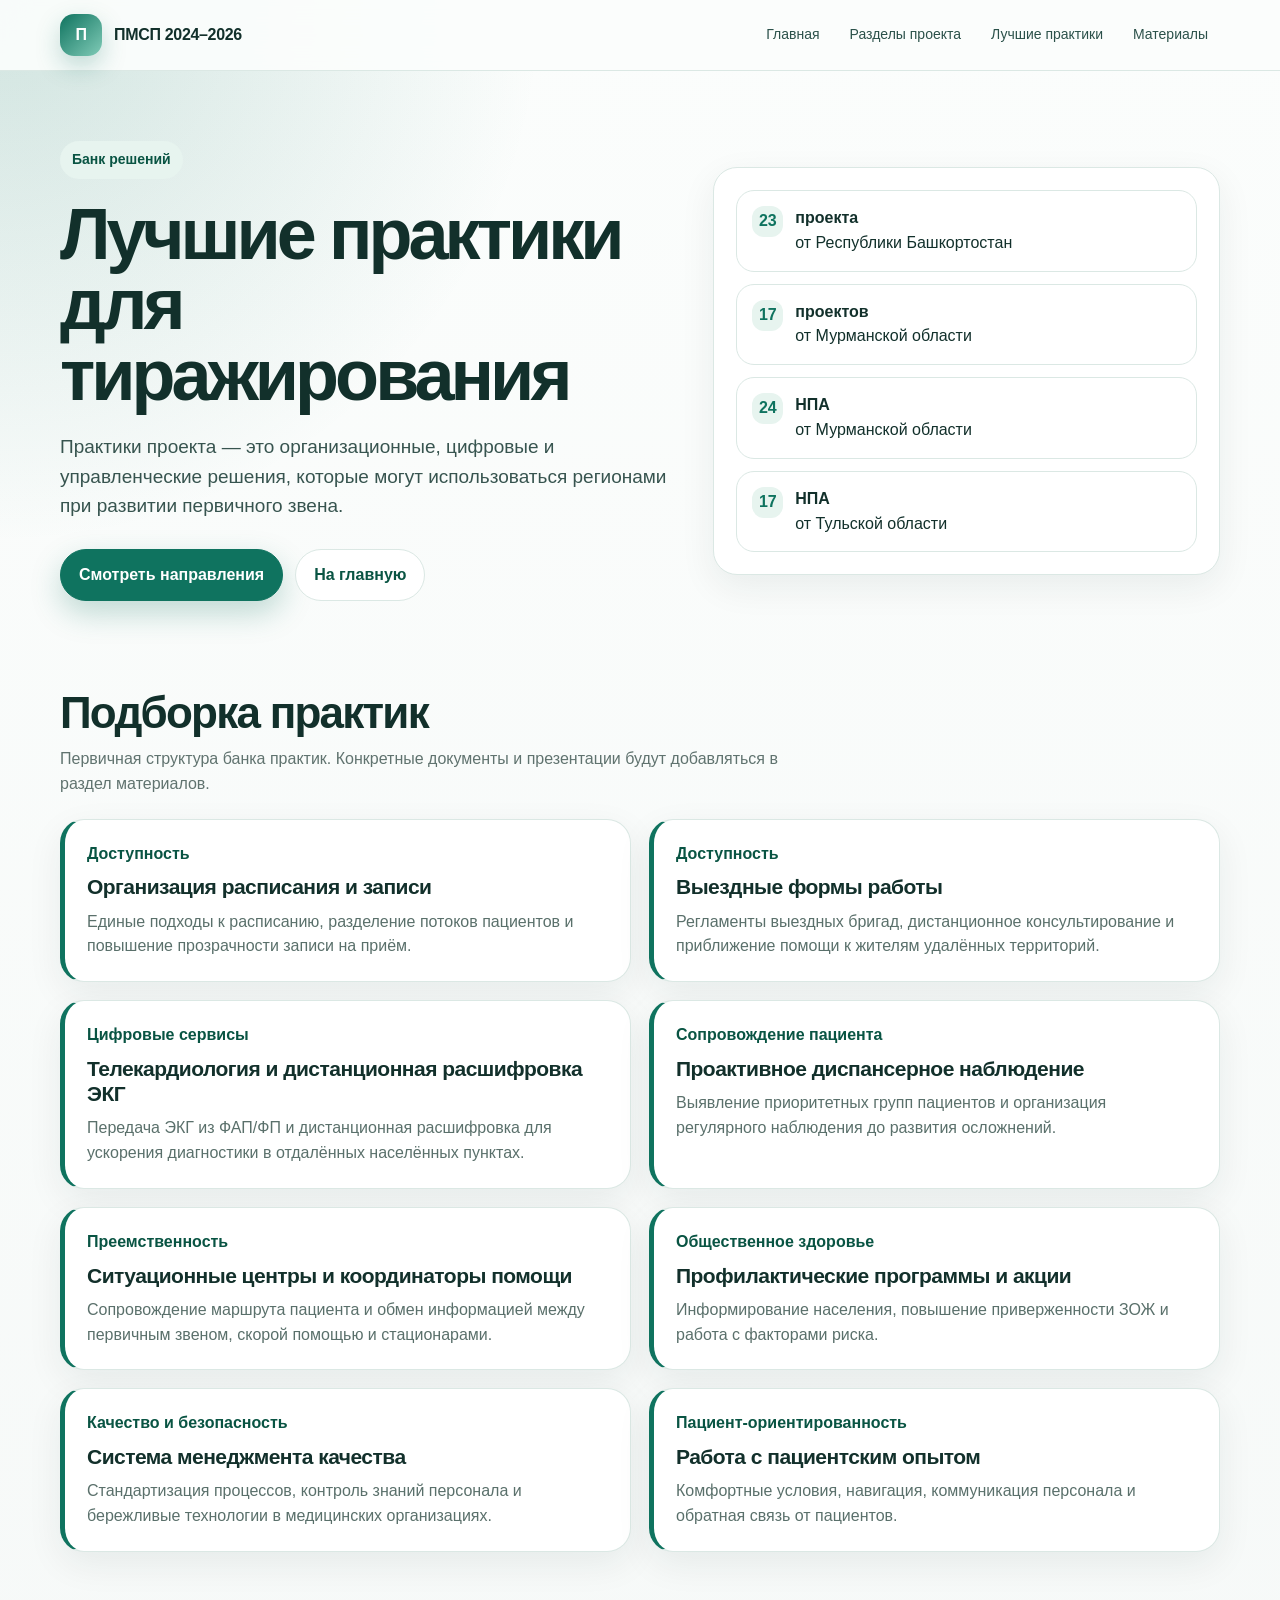
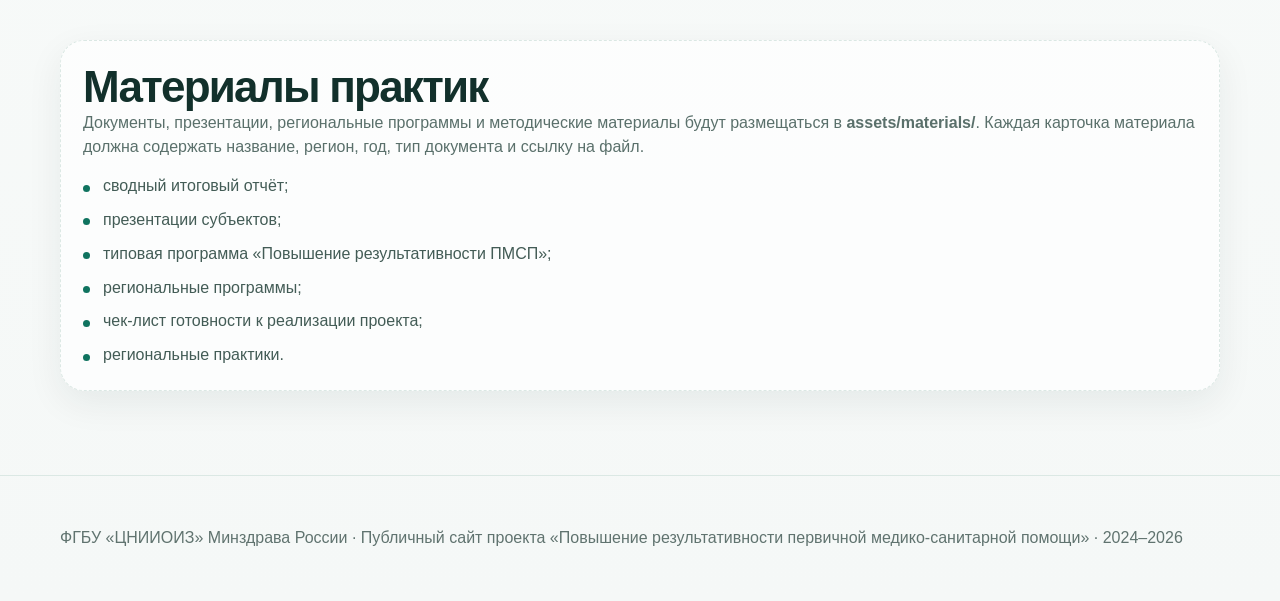
==== best-practices.html @ 6b6b0a92 "Initial public PMSP project site" ====
<!doctype html>
<html lang="ru">
<head>
<meta charset="utf-8">
<meta name="viewport" content="width=device-width, initial-scale=1">
<title>Лучшие практики — ПМСП</title>
<link rel="stylesheet" href="style.css">
</head>
<body>
<header class="top"><div class="container nav"><a class="brand" href="index.html"><span>П</span><span>ПМСП 2024–2026</span></a><nav class="menu"><a href="index.html">Главная</a><a href="part1.html">Разделы проекта</a><a href="best-practices.html">Лучшие практики</a><a href="index.html#materials">Материалы</a></nav></div></header>
<main>
<section class="hero"><div class="container hero-grid"><div><div class="eyebrow">Банк решений</div><h1>Лучшие практики для тиражирования</h1><p class="lead">Практики проекта — это организационные, цифровые и управленческие решения, которые могут использоваться регионами при развитии первичного звена.</p><div class="actions"><a class="btn primary" href="part1.html">Смотреть направления</a><a class="btn" href="index.html">На главную</a></div></div><aside class="panel"><ul class="facts"><li><span class="badge">23</span><span><b>проекта</b><br>от Республики Башкортостан</span></li><li><span class="badge">17</span><span><b>проектов</b><br>от Мурманской области</span></li><li><span class="badge">24</span><span><b>НПА</b><br>от Мурманской области</span></li><li><span class="badge">17</span><span><b>НПА</b><br>от Тульской области</span></li></ul></aside></div></section>
<section><div class="container"><div class="head"><div><h2>Подборка практик</h2><p class="sub">Первичная структура банка практик. Конкретные документы и презентации будут добавляться в раздел материалов.</p></div></div><div class="grid two"><article class="card practice"><div class="meta">Доступность</div><h3>Организация расписания и записи</h3><p>Единые подходы к расписанию, разделение потоков пациентов и повышение прозрачности записи на приём.</p></article>
<article class="card practice"><div class="meta">Доступность</div><h3>Выездные формы работы</h3><p>Регламенты выездных бригад, дистанционное консультирование и приближение помощи к жителям удалённых территорий.</p></article>
<article class="card practice"><div class="meta">Цифровые сервисы</div><h3>Телекардиология и дистанционная расшифровка ЭКГ</h3><p>Передача ЭКГ из ФАП/ФП и дистанционная расшифровка для ускорения диагностики в отдалённых населённых пунктах.</p></article>
<article class="card practice"><div class="meta">Сопровождение пациента</div><h3>Проактивное диспансерное наблюдение</h3><p>Выявление приоритетных групп пациентов и организация регулярного наблюдения до развития осложнений.</p></article>
<article class="card practice"><div class="meta">Преемственность</div><h3>Ситуационные центры и координаторы помощи</h3><p>Сопровождение маршрута пациента и обмен информацией между первичным звеном, скорой помощью и стационарами.</p></article>
<article class="card practice"><div class="meta">Общественное здоровье</div><h3>Профилактические программы и акции</h3><p>Информирование населения, повышение приверженности ЗОЖ и работа с факторами риска.</p></article>
<article class="card practice"><div class="meta">Качество и безопасность</div><h3>Система менеджмента качества</h3><p>Стандартизация процессов, контроль знаний персонала и бережливые технологии в медицинских организациях.</p></article>
<article class="card practice"><div class="meta">Пациент-ориентированность</div><h3>Работа с пациентским опытом</h3><p>Комфортные условия, навигация, коммуникация персонала и обратная связь от пациентов.</p></article></div></div></section>
<section><div class="container"><div class="card materials"><h2>Материалы практик</h2><p>Документы, презентации, региональные программы и методические материалы будут размещаться в <b>assets/materials/</b>. Каждая карточка материала должна содержать название, регион, год, тип документа и ссылку на файл.</p><ul class="list"><li>сводный итоговый отчёт;</li><li>презентации субъектов;</li><li>типовая программа «Повышение результативности ПМСП»;</li><li>региональные программы;</li><li>чек-лист готовности к реализации проекта;</li><li>региональные практики.</li></ul></div></div></section>
</main>
<footer class="footer"><div class="container">ФГБУ «ЦНИИОИЗ» Минздрава России · Публичный сайт проекта «Повышение результативности первичной медико-санитарной помощи» · 2024–2026</div></footer>
</body>
</html>
---- style.css ----
:root{
  --bg:#f5f8f7; --paper:#fff; --ink:#12302b; --muted:#60736f; --line:#dbe8e4;
  --green:#0f735f; --green-dark:#095443; --mint:#e7f4ef; --blue:#2c6f9e; --gold:#b48a25;
  --shadow:0 18px 48px rgba(18,48,43,.10); --r:24px; --max:1160px;
}
*{box-sizing:border-box} html{scroll-behavior:smooth} body{margin:0;font:16px/1.55 Inter,Segoe UI,Roboto,Arial,sans-serif;color:var(--ink);background:radial-gradient(circle at 0 0,rgba(15,115,95,.18),transparent 34rem),linear-gradient(180deg,#fbfdfc,var(--bg));}
a{color:inherit;text-decoration:none}.container{width:min(var(--max),calc(100% - 32px));margin:auto}.top{position:sticky;top:0;z-index:10;background:rgba(251,253,252,.93);backdrop-filter:blur(14px);border-bottom:1px solid var(--line)}
.nav{display:flex;align-items:center;justify-content:space-between;gap:18px;padding:14px 0}.brand{display:flex;align-items:center;gap:12px;font-weight:850;letter-spacing:-.02em}.brand span:first-child{width:42px;height:42px;border-radius:14px;background:linear-gradient(135deg,var(--green),#80cbb7);color:white;display:grid;place-items:center;box-shadow:0 10px 25px rgba(15,115,95,.25)}
.menu{display:flex;gap:6px;flex-wrap:wrap;justify-content:flex-end}.menu a{font-size:14px;color:#2b514a;padding:9px 12px;border-radius:999px}.menu a:hover,.menu a.active{background:var(--mint);color:var(--green-dark)}
.hero{padding:70px 0 44px}.hero-grid{display:grid;grid-template-columns:1.1fr .9fr;gap:34px;align-items:center}.eyebrow{display:inline-flex;gap:8px;align-items:center;background:var(--mint);color:var(--green-dark);border-radius:999px;padding:8px 12px;font-weight:750;font-size:14px;margin-bottom:20px}h1{font-size:clamp(36px,6vw,72px);line-height:.98;letter-spacing:-.055em;margin:0 0 22px}h2{font-size:clamp(28px,4vw,44px);line-height:1.08;letter-spacing:-.04em;margin:0}h3{font-size:21px;line-height:1.2;letter-spacing:-.025em;margin:0 0 10px}.lead{font-size:19px;color:#37544f;max-width:780px;margin:0}.sub{color:var(--muted);max-width:760px;margin:10px 0 0}.actions{display:flex;gap:12px;flex-wrap:wrap;margin-top:28px}.btn{display:inline-flex;align-items:center;justify-content:center;border-radius:999px;padding:13px 18px;font-weight:800;border:1px solid var(--line);background:#fff;color:var(--green-dark)}.btn.primary{background:var(--green);color:white;border-color:var(--green);box-shadow:0 12px 30px rgba(15,115,95,.25)}.btn:hover{transform:translateY(-1px)}
.panel,.card{background:var(--paper);border:1px solid var(--line);border-radius:var(--r);box-shadow:0 12px 36px rgba(18,48,43,.07)}.panel{padding:22px}.facts{display:grid;gap:12px;margin:0;padding:0;list-style:none}.facts li{background:#fff;border:1px solid var(--line);border-radius:18px;padding:15px;display:flex;gap:12px}.badge{width:31px;height:31px;border-radius:12px;background:var(--mint);color:var(--green);font-weight:900;display:grid;place-items:center;flex:0 0 auto}
section{padding:44px 0;scroll-margin-top:90px}.head{display:flex;justify-content:space-between;align-items:end;gap:22px;margin-bottom:22px}.grid{display:grid;gap:18px}.two{grid-template-columns:repeat(2,1fr)}.three{grid-template-columns:repeat(3,1fr)}.four{grid-template-columns:repeat(4,1fr)}.card{padding:22px}.card p{margin:0;color:#5a706b}.kpi{display:grid;grid-template-columns:repeat(4,1fr);gap:16px}.kpi .card strong{display:block;font-size:34px;letter-spacing:-.04em;color:var(--green-dark);margin-bottom:4px}.timeline{counter-reset:s;display:grid;grid-template-columns:repeat(6,1fr);gap:14px}.step{position:relative;padding:20px;min-height:150px}.step:before{counter-increment:s;content:counter(s);width:36px;height:36px;border-radius:13px;background:var(--green);color:#fff;font-weight:900;display:grid;place-items:center;margin-bottom:16px}.section-card{min-height:240px;display:flex;flex-direction:column;justify-content:space-between}.num{width:36px;height:36px;border-radius:13px;background:var(--mint);color:var(--green);font-weight:900;display:grid;place-items:center;margin-bottom:14px}.pill{display:inline-flex;background:var(--mint);color:var(--green-dark);border-radius:999px;padding:6px 10px;font-size:13px;font-weight:800;margin-bottom:12px}.region{ text-align:center}.crest{width:64px;height:64px;border-radius:22px;margin:0 auto 12px;background:linear-gradient(135deg,#fff7dc,#e2f3ee);border:1px solid var(--line);display:grid;place-items:center;font-weight:900;color:var(--green-dark)}
.practice{border-left:5px solid var(--green)}.practice .meta{color:var(--green-dark);font-weight:800;margin-bottom:8px}.list{margin:14px 0 0;padding:0;list-style:none;display:grid;gap:9px}.list li{position:relative;padding-left:20px;color:#435c56}.list li:before{content:"";width:7px;height:7px;border-radius:50%;background:var(--green);position:absolute;left:0;top:.65em}.quote{background:#0e5f50;color:white;border-radius:28px;padding:28px;box-shadow:var(--shadow)}.quote p{color:#e2f2ee}.footer{padding:50px 0;color:var(--muted);border-top:1px solid var(--line);margin-top:40px}.materials{border-style:dashed;background:rgba(255,255,255,.7)}
@media(max-width:980px){.hero-grid,.two,.three,.four{grid-template-columns:1fr 1fr}.kpi{grid-template-columns:1fr 1fr}.timeline{grid-template-columns:1fr 1fr 1fr}.menu{display:none}}
@media(max-width:640px){.container{width:min(100% - 24px,var(--max))}.hero{padding:38px 0 20px}.hero-grid,.two,.three,.four,.kpi,.timeline{grid-template-columns:1fr}.card,.panel{border-radius:20px;padding:18px}.head{display:block}.btn{width:100%}}
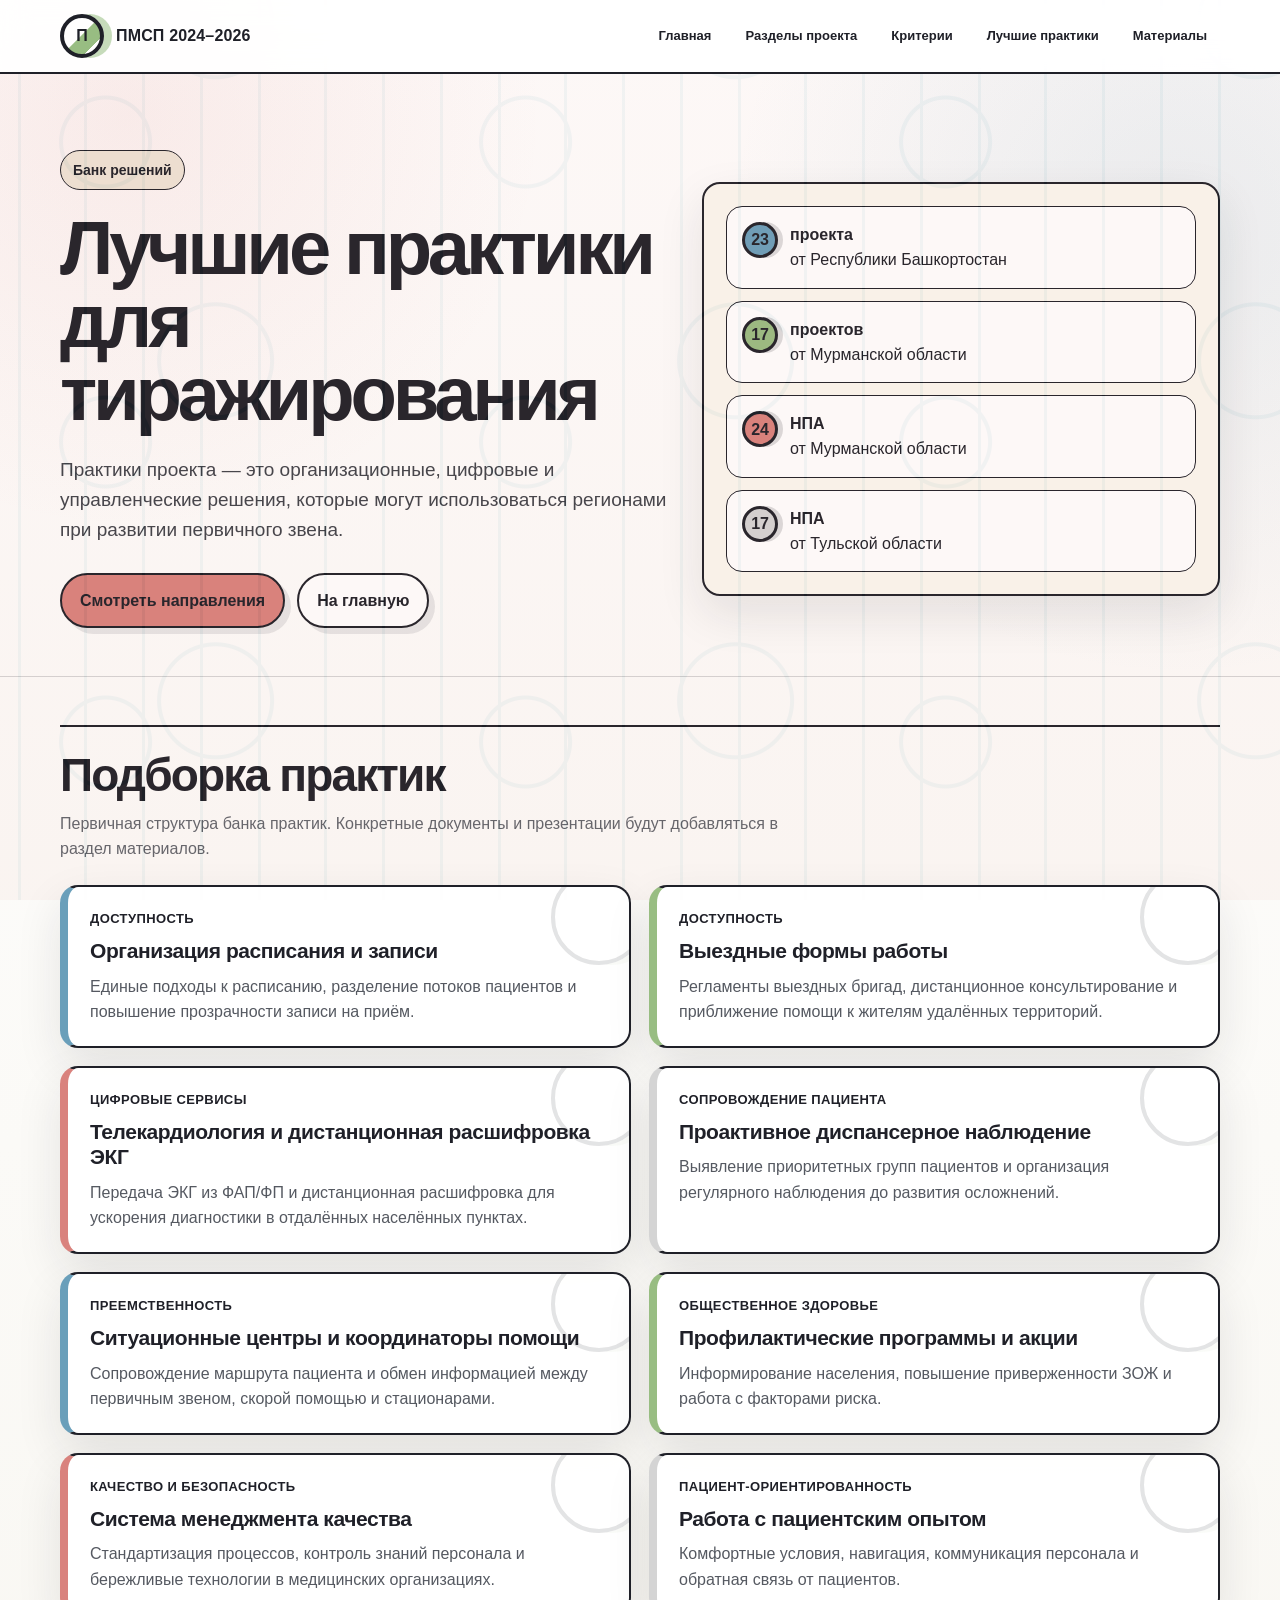
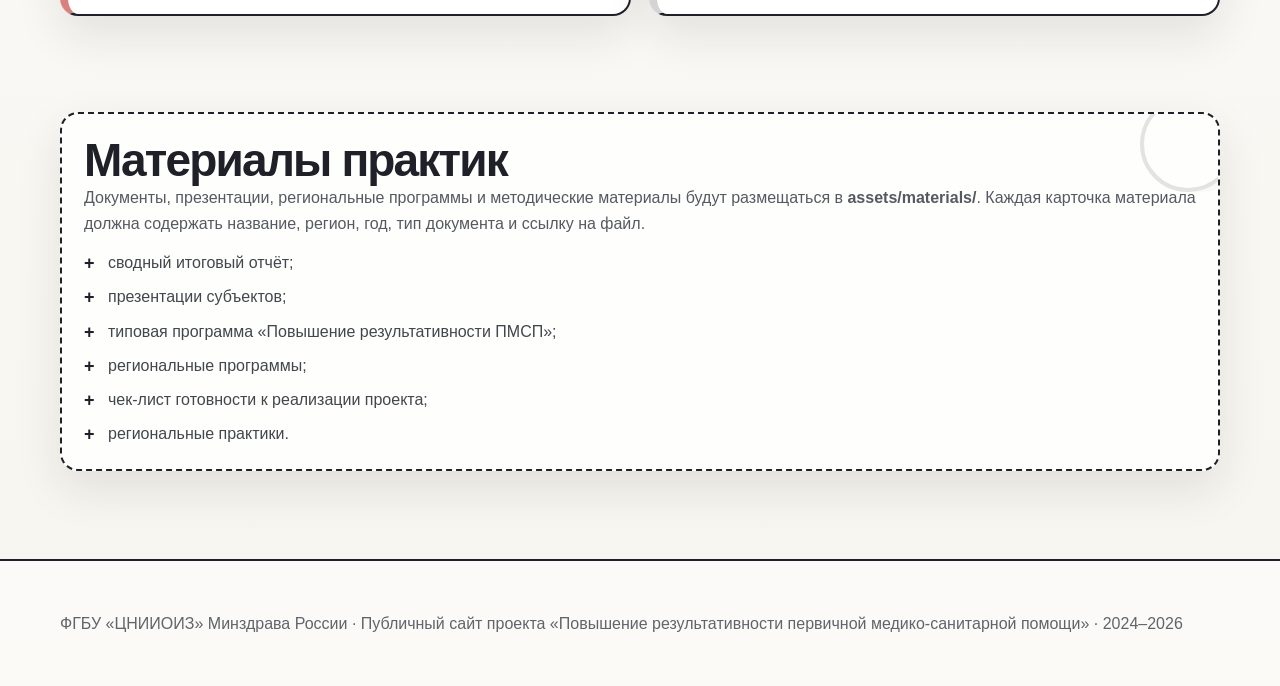
==== commit ba125aa4: "Update PMSP report sections and indicators" ====
--- a/best-practices.html
+++ b/best-practices.html
@@ -7,7 +7,7 @@
 <link rel="stylesheet" href="style.css">
 </head>
 <body>
-<header class="top"><div class="container nav"><a class="brand" href="index.html"><span>П</span><span>ПМСП 2024–2026</span></a><nav class="menu"><a href="index.html">Главная</a><a href="part1.html">Разделы проекта</a><a href="best-practices.html">Лучшие практики</a><a href="index.html#materials">Материалы</a></nav></div></header>
+<header class="top"><div class="container nav"><a class="brand" href="index.html"><span>П</span><span>ПМСП 2024–2026</span></a><nav class="menu"><a href="index.html">Главная</a><a href="part1.html">Разделы проекта</a><a href="criteria.html">Критерии</a><a href="best-practices.html">Лучшие практики</a><a href="index.html#materials">Материалы</a></nav></div></header>
 <main>
 <section class="hero"><div class="container hero-grid"><div><div class="eyebrow">Банк решений</div><h1>Лучшие практики для тиражирования</h1><p class="lead">Практики проекта — это организационные, цифровые и управленческие решения, которые могут использоваться регионами при развитии первичного звена.</p><div class="actions"><a class="btn primary" href="part1.html">Смотреть направления</a><a class="btn" href="index.html">На главную</a></div></div><aside class="panel"><ul class="facts"><li><span class="badge">23</span><span><b>проекта</b><br>от Республики Башкортостан</span></li><li><span class="badge">17</span><span><b>проектов</b><br>от Мурманской области</span></li><li><span class="badge">24</span><span><b>НПА</b><br>от Мурманской области</span></li><li><span class="badge">17</span><span><b>НПА</b><br>от Тульской области</span></li></ul></aside></div></section>
 <section><div class="container"><div class="head"><div><h2>Подборка практик</h2><p class="sub">Первичная структура банка практик. Конкретные документы и презентации будут добавляться в раздел материалов.</p></div></div><div class="grid two"><article class="card practice"><div class="meta">Доступность</div><h3>Организация расписания и записи</h3><p>Единые подходы к расписанию, разделение потоков пациентов и повышение прозрачности записи на приём.</p></article>
--- a/style.css
+++ b/style.css
@@ -1,15 +1,339 @@
 :root{
-  --bg:#f5f8f7; --paper:#fff; --ink:#12302b; --muted:#60736f; --line:#dbe8e4;
-  --green:#0f735f; --green-dark:#095443; --mint:#e7f4ef; --blue:#2c6f9e; --gold:#b48a25;
-  --shadow:0 18px 48px rgba(18,48,43,.10); --r:24px; --max:1160px;
-}
-*{box-sizing:border-box} html{scroll-behavior:smooth} body{margin:0;font:16px/1.55 Inter,Segoe UI,Roboto,Arial,sans-serif;color:var(--ink);background:radial-gradient(circle at 0 0,rgba(15,115,95,.18),transparent 34rem),linear-gradient(180deg,#fbfdfc,var(--bg));}
-a{color:inherit;text-decoration:none}.container{width:min(var(--max),calc(100% - 32px));margin:auto}.top{position:sticky;top:0;z-index:10;background:rgba(251,253,252,.93);backdrop-filter:blur(14px);border-bottom:1px solid var(--line)}
-.nav{display:flex;align-items:center;justify-content:space-between;gap:18px;padding:14px 0}.brand{display:flex;align-items:center;gap:12px;font-weight:850;letter-spacing:-.02em}.brand span:first-child{width:42px;height:42px;border-radius:14px;background:linear-gradient(135deg,var(--green),#80cbb7);color:white;display:grid;place-items:center;box-shadow:0 10px 25px rgba(15,115,95,.25)}
-.menu{display:flex;gap:6px;flex-wrap:wrap;justify-content:flex-end}.menu a{font-size:14px;color:#2b514a;padding:9px 12px;border-radius:999px}.menu a:hover,.menu a.active{background:var(--mint);color:var(--green-dark)}
-.hero{padding:70px 0 44px}.hero-grid{display:grid;grid-template-columns:1.1fr .9fr;gap:34px;align-items:center}.eyebrow{display:inline-flex;gap:8px;align-items:center;background:var(--mint);color:var(--green-dark);border-radius:999px;padding:8px 12px;font-weight:750;font-size:14px;margin-bottom:20px}h1{font-size:clamp(36px,6vw,72px);line-height:.98;letter-spacing:-.055em;margin:0 0 22px}h2{font-size:clamp(28px,4vw,44px);line-height:1.08;letter-spacing:-.04em;margin:0}h3{font-size:21px;line-height:1.2;letter-spacing:-.025em;margin:0 0 10px}.lead{font-size:19px;color:#37544f;max-width:780px;margin:0}.sub{color:var(--muted);max-width:760px;margin:10px 0 0}.actions{display:flex;gap:12px;flex-wrap:wrap;margin-top:28px}.btn{display:inline-flex;align-items:center;justify-content:center;border-radius:999px;padding:13px 18px;font-weight:800;border:1px solid var(--line);background:#fff;color:var(--green-dark)}.btn.primary{background:var(--green);color:white;border-color:var(--green);box-shadow:0 12px 30px rgba(15,115,95,.25)}.btn:hover{transform:translateY(-1px)}
-.panel,.card{background:var(--paper);border:1px solid var(--line);border-radius:var(--r);box-shadow:0 12px 36px rgba(18,48,43,.07)}.panel{padding:22px}.facts{display:grid;gap:12px;margin:0;padding:0;list-style:none}.facts li{background:#fff;border:1px solid var(--line);border-radius:18px;padding:15px;display:flex;gap:12px}.badge{width:31px;height:31px;border-radius:12px;background:var(--mint);color:var(--green);font-weight:900;display:grid;place-items:center;flex:0 0 auto}
-section{padding:44px 0;scroll-margin-top:90px}.head{display:flex;justify-content:space-between;align-items:end;gap:22px;margin-bottom:22px}.grid{display:grid;gap:18px}.two{grid-template-columns:repeat(2,1fr)}.three{grid-template-columns:repeat(3,1fr)}.four{grid-template-columns:repeat(4,1fr)}.card{padding:22px}.card p{margin:0;color:#5a706b}.kpi{display:grid;grid-template-columns:repeat(4,1fr);gap:16px}.kpi .card strong{display:block;font-size:34px;letter-spacing:-.04em;color:var(--green-dark);margin-bottom:4px}.timeline{counter-reset:s;display:grid;grid-template-columns:repeat(6,1fr);gap:14px}.step{position:relative;padding:20px;min-height:150px}.step:before{counter-increment:s;content:counter(s);width:36px;height:36px;border-radius:13px;background:var(--green);color:#fff;font-weight:900;display:grid;place-items:center;margin-bottom:16px}.section-card{min-height:240px;display:flex;flex-direction:column;justify-content:space-between}.num{width:36px;height:36px;border-radius:13px;background:var(--mint);color:var(--green);font-weight:900;display:grid;place-items:center;margin-bottom:14px}.pill{display:inline-flex;background:var(--mint);color:var(--green-dark);border-radius:999px;padding:6px 10px;font-size:13px;font-weight:800;margin-bottom:12px}.region{ text-align:center}.crest{width:64px;height:64px;border-radius:22px;margin:0 auto 12px;background:linear-gradient(135deg,#fff7dc,#e2f3ee);border:1px solid var(--line);display:grid;place-items:center;font-weight:900;color:var(--green-dark)}
-.practice{border-left:5px solid var(--green)}.practice .meta{color:var(--green-dark);font-weight:800;margin-bottom:8px}.list{margin:14px 0 0;padding:0;list-style:none;display:grid;gap:9px}.list li{position:relative;padding-left:20px;color:#435c56}.list li:before{content:"";width:7px;height:7px;border-radius:50%;background:var(--green);position:absolute;left:0;top:.65em}.quote{background:#0e5f50;color:white;border-radius:28px;padding:28px;box-shadow:var(--shadow)}.quote p{color:#e2f2ee}.footer{padding:50px 0;color:var(--muted);border-top:1px solid var(--line);margin-top:40px}.materials{border-style:dashed;background:rgba(255,255,255,.7)}
-@media(max-width:980px){.hero-grid,.two,.three,.four{grid-template-columns:1fr 1fr}.kpi{grid-template-columns:1fr 1fr}.timeline{grid-template-columns:1fr 1fr 1fr}.menu{display:none}}
-@media(max-width:640px){.container{width:min(100% - 24px,var(--max))}.hero{padding:38px 0 20px}.hero-grid,.two,.three,.four,.kpi,.timeline{grid-template-columns:1fr}.card,.panel{border-radius:20px;padding:18px}.head{display:block}.btn{width:100%}}
+  /* Брендбук ЦНИИОИЗ: светлая база, черный текст, акценты красный/синий/зеленый + доп. теплые цвета */
+  --bg:#f7f5ef;
+  --paper:#ffffff;
+  --paper-warm:#fbf8f0;
+  --ink:#1f2028;
+  --muted:#60646b;
+  --line:#1f2028;
+  --soft-line:#dfd9cd;
+  --red:#d9827d;
+  --blue:#6a9fba;
+  --green:#98bd82;
+  --yellow:#e7c85c;
+  --orange:#e09a5d;
+  --violet:#9c85b7;
+  --beige:#efe4d6;
+  --gray:#d4d4d4;
+  --shadow:0 18px 46px rgba(31,32,40,.10);
+  --r:18px;
+  --max:1160px;
+}
+
+*{box-sizing:border-box}
+html{scroll-behavior:smooth}
+body{
+  margin:0;
+  font:16px/1.58 Montserrat,Inter,Segoe UI,Roboto,Arial,sans-serif;
+  color:var(--ink);
+  background:
+    radial-gradient(circle at 92% 10%, rgba(106,159,186,.13), transparent 28rem),
+    radial-gradient(circle at 10% 5%, rgba(217,130,125,.10), transparent 26rem),
+    linear-gradient(180deg,#fff 0%,var(--bg) 100%);
+}
+
+/* Фирменный паттерн: контурные элементы, вертикальные линии, цветная подложка без заливочных иконок */
+body:before{
+  content:"";
+  position:fixed;
+  inset:0;
+  pointer-events:none;
+  opacity:.06;
+  background-image:
+    repeating-linear-gradient(90deg, transparent 0 44px, var(--ink) 44px 47px, transparent 47px 58px),
+    radial-gradient(circle at 18% 24%, transparent 0 42px, var(--ink) 43px 46px, transparent 47px),
+    radial-gradient(circle at 78% 62%, transparent 0 54px, var(--ink) 55px 58px, transparent 59px),
+    linear-gradient(var(--red),var(--red)),
+    linear-gradient(var(--blue),var(--blue)),
+    linear-gradient(var(--green),var(--green));
+  background-size:240px 160px,420px 300px,520px 340px,96px 96px,120px 120px,100px 100px;
+  background-position:40px 30px,30px 70px,330px 150px,12% 18%,82% 20%,72% 78%;
+  background-repeat:repeat;
+}
+
+a{color:inherit;text-decoration:none}
+.container{width:min(var(--max),calc(100% - 32px));margin:auto}
+
+.top{
+  position:sticky;
+  top:0;
+  z-index:10;
+  background:rgba(255,255,255,.94);
+  backdrop-filter:blur(14px);
+  border-bottom:2px solid var(--ink);
+}
+.nav{display:flex;align-items:center;justify-content:space-between;gap:18px;padding:14px 0}
+.brand{display:flex;align-items:center;gap:12px;font-weight:800;letter-spacing:.01em;text-transform:uppercase}
+.brand span:first-child{
+  width:44px;height:44px;
+  border:4px solid var(--ink);
+  border-radius:50%;
+  background:linear-gradient(135deg,transparent 48%,var(--green) 49% 78%,transparent 79%);
+  color:var(--ink);
+  display:grid;place-items:center;
+  font-weight:900;
+  box-shadow:8px 0 0 rgba(152,189,130,.55);
+}
+.menu{display:flex;gap:8px;flex-wrap:wrap;justify-content:flex-end}
+.menu a{
+  font-size:13px;
+  color:var(--ink);
+  padding:9px 12px;
+  border-radius:999px;
+  border:1.5px solid transparent;
+  font-weight:700;
+}
+.menu a:hover,.menu a.active{border-color:var(--ink);background:var(--beige)}
+
+.hero{padding:76px 0 48px;border-bottom:1.5px solid rgba(31,32,40,.18)}
+.hero-grid{display:grid;grid-template-columns:1.08fr .92fr;gap:34px;align-items:center}
+.eyebrow{
+  display:inline-flex;gap:8px;align-items:center;
+  background:var(--beige);
+  color:var(--ink);
+  border:1.5px solid var(--ink);
+  border-radius:999px;
+  padding:8px 12px;
+  font-weight:800;
+  font-size:14px;
+  margin-bottom:22px;
+}
+h1{
+  font-size:clamp(38px,6vw,76px);
+  line-height:.96;
+  letter-spacing:-.055em;
+  margin:0 0 24px;
+  color:var(--ink);
+  font-weight:850;
+}
+h2{
+  font-size:clamp(28px,4vw,46px);
+  line-height:1.08;
+  letter-spacing:-.04em;
+  margin:0;
+  color:var(--ink);
+  font-weight:850;
+}
+h3{font-size:21px;line-height:1.22;letter-spacing:-.02em;margin:0 0 10px;color:var(--ink);font-weight:800}
+.lead{font-size:19px;color:#3f4249;max-width:780px;margin:0}
+.sub{color:var(--muted);max-width:760px;margin:10px 0 0}
+.actions{display:flex;gap:12px;flex-wrap:wrap;margin-top:28px}
+.btn{
+  display:inline-flex;align-items:center;justify-content:center;
+  border-radius:999px;
+  padding:13px 18px;
+  font-weight:850;
+  border:2px solid var(--ink);
+  background:var(--paper);
+  color:var(--ink);
+  box-shadow:6px 6px 0 rgba(31,32,40,.10);
+  transition:.18s ease;
+}
+.btn.primary{background:var(--red);color:var(--ink);border-color:var(--ink)}
+.btn:hover{transform:translate(-1px,-1px);box-shadow:8px 8px 0 rgba(31,32,40,.14)}
+
+.panel,.card{
+  background:rgba(255,255,255,.94);
+  border:2px solid var(--ink);
+  border-radius:var(--r);
+  box-shadow:var(--shadow);
+}
+.panel{padding:22px;background:var(--paper-warm)}
+.facts{display:grid;gap:12px;margin:0;padding:0;list-style:none}
+.facts li{
+  background:var(--paper);
+  border:1.5px solid var(--ink);
+  border-radius:16px;
+  padding:15px;
+  display:flex;
+  gap:12px;
+}
+.badge{
+  width:36px;height:36px;
+  border-radius:50%;
+  border:3px solid var(--ink);
+  background:var(--blue);
+  color:var(--ink);
+  font-weight:900;
+  display:grid;place-items:center;
+  flex:0 0 auto;
+  box-shadow:5px 0 0 rgba(31,32,40,.16);
+}
+.facts li:nth-child(2) .badge{background:var(--green)}
+.facts li:nth-child(3) .badge{background:var(--red)}
+.facts li:nth-child(4) .badge{background:var(--gray)}
+
+section{padding:48px 0;scroll-margin-top:94px}
+.head{
+  display:flex;
+  justify-content:space-between;
+  align-items:end;
+  gap:22px;
+  margin-bottom:24px;
+  border-top:2px solid var(--ink);
+  padding-top:24px;
+}
+.grid{display:grid;gap:18px}
+.two{grid-template-columns:repeat(2,1fr)}
+.three{grid-template-columns:repeat(3,1fr)}
+.four{grid-template-columns:repeat(4,1fr)}
+.one{grid-template-columns:1fr}
+.card{padding:22px;position:relative;overflow:hidden}
+.card:after{
+  content:"";
+  position:absolute;
+  right:-18px;
+  top:-18px;
+  width:88px;
+  height:88px;
+  border-radius:50%;
+  border:4px solid var(--ink);
+  background:transparent;
+  box-shadow:12px 0 0 rgba(152,189,130,.42);
+  opacity:.12;
+}
+.card p{margin:0;color:#555961;position:relative;z-index:1}
+.card h2,.card h3,.card strong,.card .meta,.card .list{position:relative;z-index:1}
+
+.kpi{display:grid;grid-template-columns:repeat(4,1fr);gap:16px}
+.kpi .card{border-top-width:8px;border-top-color:var(--blue)}
+.kpi .card:nth-child(2){border-top-color:var(--green)}
+.kpi .card:nth-child(3){border-top-color:var(--red)}
+.kpi .card:nth-child(4){border-top-color:var(--gray)}
+.kpi .card strong{display:block;font-size:36px;letter-spacing:-.04em;color:var(--ink);margin-bottom:4px}
+
+.timeline{counter-reset:s;display:grid;grid-template-columns:repeat(6,1fr);gap:14px}
+.step{position:relative;padding:20px;min-height:158px;border-top:8px solid var(--blue)}
+.step:nth-child(2){border-top-color:var(--green)}
+.step:nth-child(3){border-top-color:var(--red)}
+.step:nth-child(4){border-top-color:var(--gray)}
+.step:nth-child(5){border-top-color:var(--orange)}
+.step:nth-child(6){border-top-color:var(--violet)}
+.step:before{
+  counter-increment:s;
+  content:counter(s);
+  width:40px;height:40px;
+  border-radius:50%;
+  border:3px solid var(--ink);
+  background:#fff;
+  color:var(--ink);
+  font-weight:900;
+  display:grid;place-items:center;
+  margin-bottom:16px;
+  box-shadow:5px 0 0 rgba(31,32,40,.14);
+}
+
+.section-card{min-height:255px;display:flex;flex-direction:column;justify-content:space-between}
+.num{
+  width:42px;height:42px;
+  border-radius:50%;
+  border:3px solid var(--ink);
+  background:var(--blue);
+  color:var(--ink);
+  font-weight:900;
+  display:grid;place-items:center;
+  margin-bottom:14px;
+  box-shadow:5px 0 0 rgba(31,32,40,.14);
+}
+.section-card:nth-child(4n+2) .num{background:var(--green)}
+.section-card:nth-child(4n+3) .num{background:var(--red)}
+.section-card:nth-child(4n+4) .num{background:var(--gray)}
+
+.pill{display:inline-flex;background:var(--beige);color:var(--ink);border-radius:999px;padding:6px 10px;font-size:13px;font-weight:800;margin-bottom:12px;border:1.5px solid var(--ink)}
+.region{text-align:center;border-radius:18px}
+.crest{
+  width:72px;height:72px;margin:0 auto 12px;
+  border-radius:50%;
+  background:#fff;
+  border:3px solid var(--ink);
+  display:grid;place-items:center;
+  font-weight:900;color:var(--ink);
+  box-shadow:8px 0 0 rgba(31,32,40,.13);
+}
+.region:nth-child(4n+1) .crest{background:var(--blue)}
+.region:nth-child(4n+2) .crest{background:var(--green)}
+.region:nth-child(4n+3) .crest{background:var(--red)}
+.region:nth-child(4n+4) .crest{background:var(--gray)}
+
+.practice{border-left:8px solid var(--blue)}
+.practice:nth-child(4n+2){border-left-color:var(--green)}
+.practice:nth-child(4n+3){border-left-color:var(--red)}
+.practice:nth-child(4n+4){border-left-color:var(--gray)}
+.practice .meta{color:var(--ink);font-weight:850;margin-bottom:8px;text-transform:uppercase;font-size:13px;letter-spacing:.03em}
+.list{margin:14px 0 0;padding:0;list-style:none;display:grid;gap:9px}
+.list li{position:relative;padding-left:24px;color:#42464d}
+.list li:before{
+  content:"+";
+  position:absolute;left:0;top:-.05em;
+  color:var(--ink);
+  font-weight:900;
+  font-size:18px;
+}
+.quote{
+  background:var(--green);
+  color:white;
+  border-radius:24px;
+  padding:30px;
+  box-shadow:var(--shadow);
+  border:2px solid var(--ink);
+  position:relative;
+  overflow:hidden;
+}
+.quote:after{
+  content:"";
+  position:absolute;
+  right:36px;
+  top:34px;
+  width:130px;
+  height:130px;
+  border-radius:50%;
+  border:8px solid #fff;
+  opacity:.12;
+  box-shadow:30px 0 0 var(--green);
+}
+.quote h2{color:var(--ink)}.quote p{color:#263026}.quote .btn{background:#fff;color:var(--ink)}
+.footer{padding:50px 0;color:var(--muted);border-top:2px solid var(--ink);margin-top:40px;background:rgba(255,255,255,.54)}
+.materials{border-style:dashed;background:rgba(255,255,255,.82)}
+
+@media(max-width:980px){
+  .hero-grid,.two,.three,.four{grid-template-columns:1fr 1fr}
+  .kpi{grid-template-columns:1fr 1fr}
+  .timeline{grid-template-columns:1fr 1fr 1fr}
+  .menu{display:none}
+}
+@media(max-width:640px){
+  .container{width:min(100% - 24px,var(--max))}
+  .hero{padding:40px 0 24px}
+  .hero-grid,.two,.three,.four,.kpi,.timeline{grid-template-columns:1fr}
+  .card,.panel{border-radius:16px;padding:18px}
+  .head{display:block}
+  .btn{width:100%}
+  .crest{width:64px;height:64px}
+}
+
+/* Страницы разделов проекта */
+.section-toc h3{margin-bottom:14px}
+.section-toc .list a{text-decoration:underline;text-decoration-thickness:1px;text-underline-offset:3px}
+.section-page-hero .panel{align-self:stretch}
+.metric-card .num{margin-bottom:16px}
+a.section-card{display:flex;color:inherit;transition:.18s ease}
+a.section-card:hover{transform:translate(-2px,-2px);box-shadow:10px 10px 0 rgba(31,32,40,.12), var(--shadow)}
+a.section-card:focus-visible,.btn:focus-visible,.menu a:focus-visible{outline:4px solid var(--blue);outline-offset:3px}
+
+.section-page-hero .hero-grid{grid-template-columns:1fr}
+.region h3{display:flex;align-items:center;justify-content:center;gap:10px}.region .crest{margin:0 0 0 0;width:54px;height:54px;font-size:14px;flex:0 0 auto}.region p{clear:both}
+
+
+.step-link,.metric-link{color:inherit;text-decoration:none;display:block}
+.step-link:hover,.metric-link:hover{transform:translate(-2px,-2px);box-shadow:10px 10px 0 rgba(31,32,40,.12), var(--shadow)}
+.step-link:focus-visible,.metric-link:focus-visible{outline:4px solid var(--blue);outline-offset:3px}
+.criteria-index{list-style:none;margin:0;padding:0;display:grid;gap:10px}
+.criteria-index a{display:flex;gap:12px;align-items:flex-start;color:var(--ink);text-decoration:none;border:1.5px solid var(--ink);border-radius:14px;padding:12px 14px;background:rgba(255,255,255,.66)}
+.criteria-index a:hover{background:var(--paper-warm)}
+.criteria-index span,.method-num{display:inline-grid;place-items:center;min-width:48px;height:34px;border:2px solid var(--ink);border-radius:999px;background:var(--blue);font-weight:900;color:var(--ink)}
+.method-card{scroll-margin-top:104px}
+.method-card h3{padding-right:90px}
+.method-card dl{display:grid;gap:10px;margin:16px 0 0;position:relative;z-index:1}
+.method-card dt{font-weight:900;color:var(--ink)}
+.method-card dd{margin:0;color:#555961}
+.method-note{margin-top:16px;padding:14px;border:1.5px dashed var(--ink);border-radius:14px;background:rgba(255,255,255,.62);color:#555961;position:relative;z-index:1}
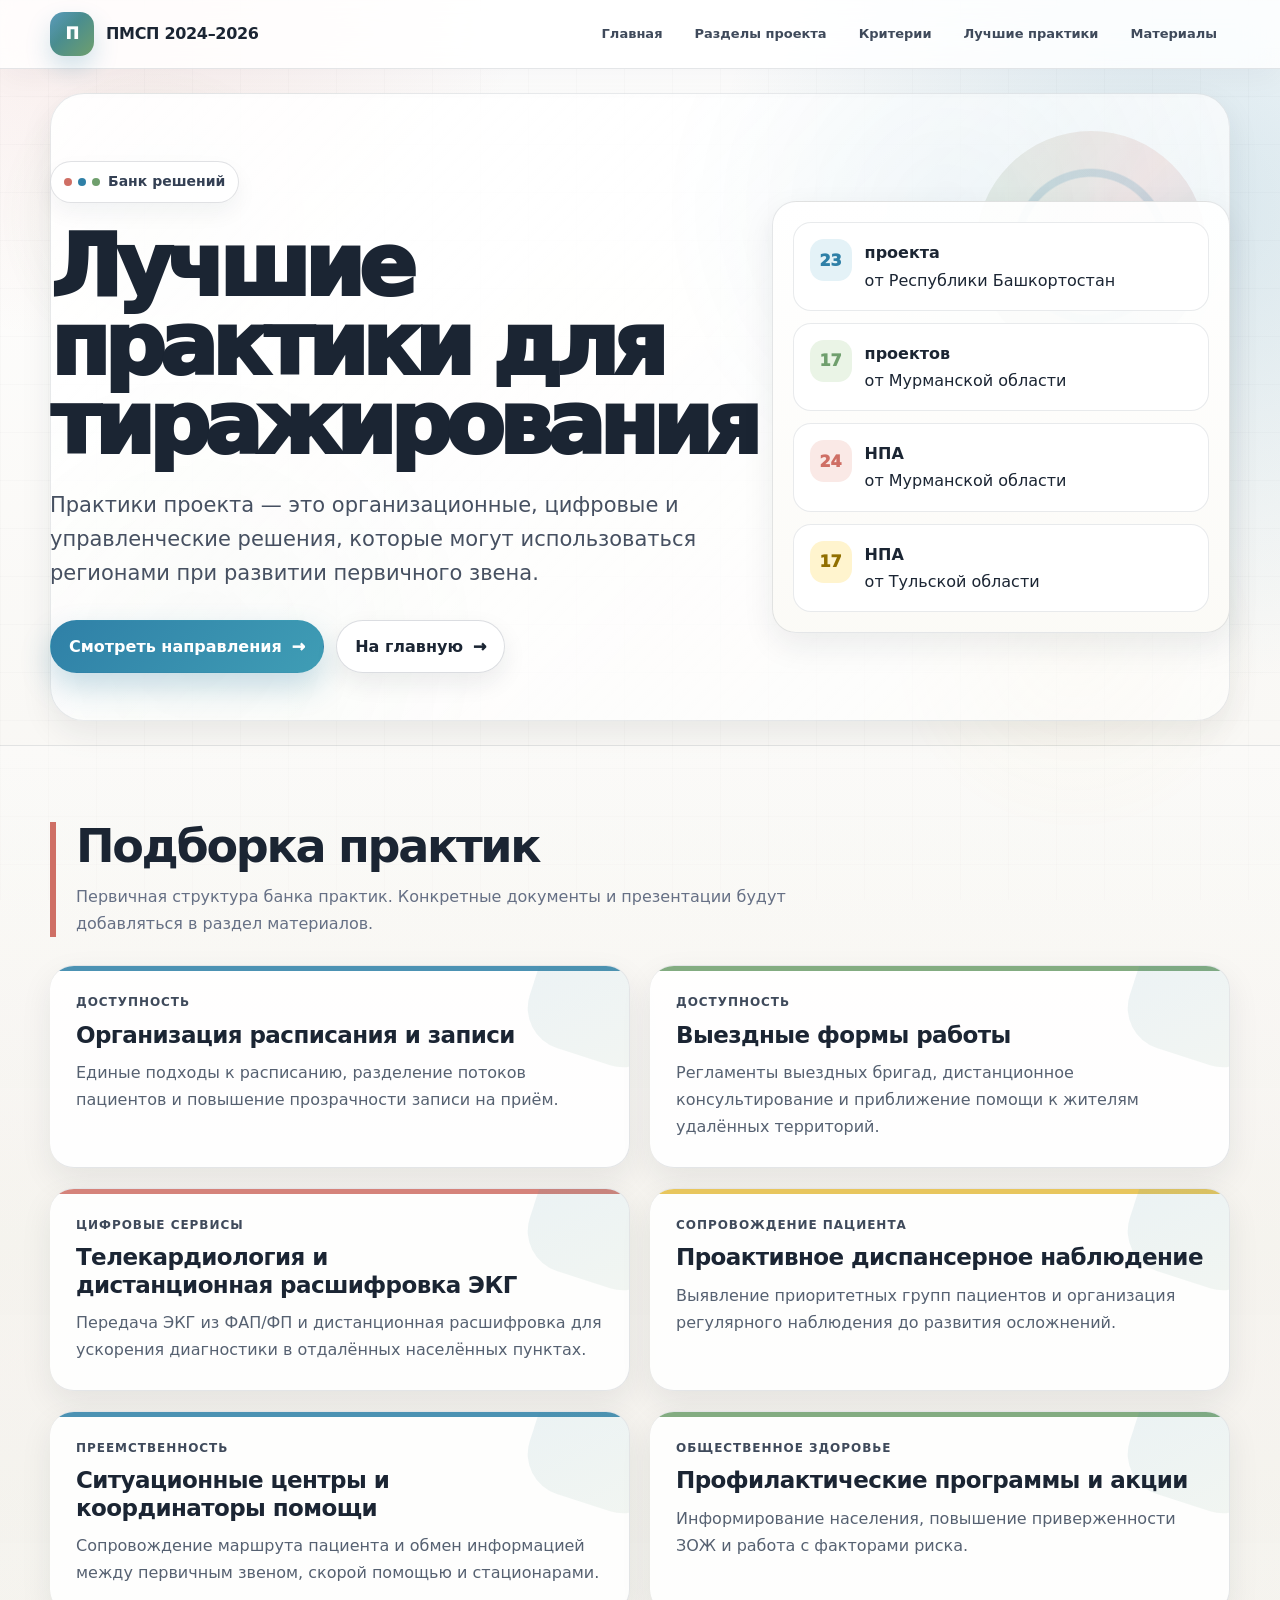
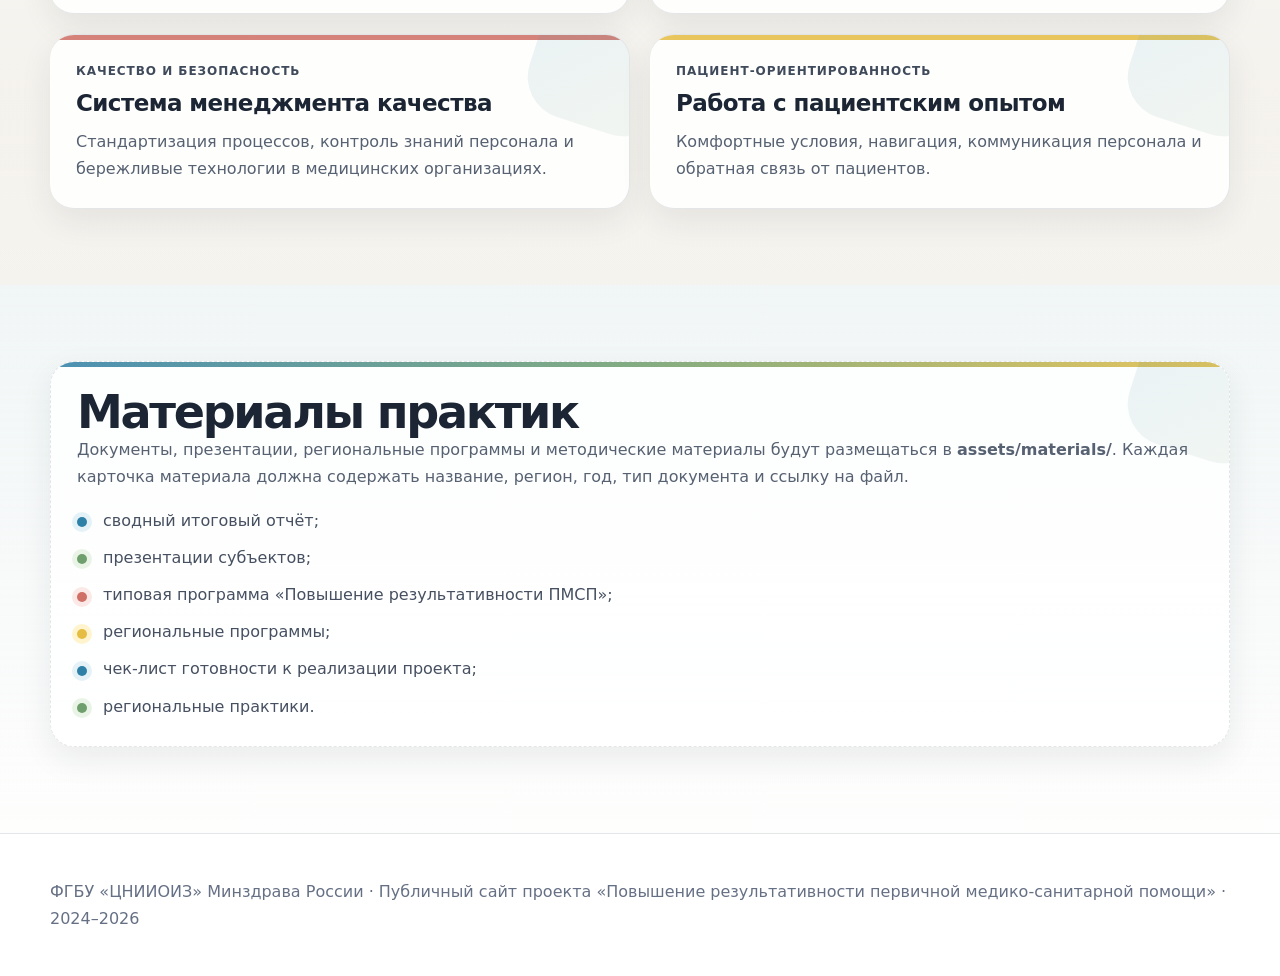
==== commit 0bea9b5a: "Redesign PMSP report layout" ====
--- a/best-practices.html
+++ b/best-practices.html
@@ -4,7 +4,7 @@
 <meta charset="utf-8">
 <meta name="viewport" content="width=device-width, initial-scale=1">
 <title>Лучшие практики — ПМСП</title>
-<link rel="stylesheet" href="style.css">
+<link rel="stylesheet" href="style.css?v=20260710-1213">
 </head>
 <body>
 <header class="top"><div class="container nav"><a class="brand" href="index.html"><span>П</span><span>ПМСП 2024–2026</span></a><nav class="menu"><a href="index.html">Главная</a><a href="part1.html">Разделы проекта</a><a href="criteria.html">Критерии</a><a href="best-practices.html">Лучшие практики</a><a href="index.html#materials">Материалы</a></nav></div></header>
--- a/style.css
+++ b/style.css
@@ -1,339 +1,449 @@
 :root{
-  /* Брендбук ЦНИИОИЗ: светлая база, черный текст, акценты красный/синий/зеленый + доп. теплые цвета */
-  --bg:#f7f5ef;
+  --bg:#f5f3ee;
+  --bg-2:#ebe7dd;
   --paper:#ffffff;
-  --paper-warm:#fbf8f0;
-  --ink:#1f2028;
-  --muted:#60646b;
-  --line:#1f2028;
-  --soft-line:#dfd9cd;
-  --red:#d9827d;
-  --blue:#6a9fba;
-  --green:#98bd82;
-  --yellow:#e7c85c;
-  --orange:#e09a5d;
-  --violet:#9c85b7;
-  --beige:#efe4d6;
-  --gray:#d4d4d4;
-  --shadow:0 18px 46px rgba(31,32,40,.10);
-  --r:18px;
-  --max:1160px;
+  --paper-soft:#fbfaf6;
+  --ink:#1b2533;
+  --muted:#667085;
+  --line:#d8d2c5;
+  --line-strong:#233044;
+  --blue:#2f80a7;
+  --blue-soft:#e4f2f7;
+  --green:#6f9f6d;
+  --green-soft:#eaf4e6;
+  --red:#cf6f65;
+  --red-soft:#fae9e6;
+  --yellow:#e5bd43;
+  --yellow-soft:#fff4ce;
+  --orange:#d98b45;
+  --orange-soft:#faeadb;
+  --violet:#8a77b8;
+  --violet-soft:#eee9f8;
+  --beige:#efe7d9;
+  --gray:#eef0f2;
+  --shadow:0 22px 60px rgba(27,37,51,.10);
+  --shadow-soft:0 12px 32px rgba(27,37,51,.08);
+  --r:24px;
+  --r-sm:16px;
+  --max:1180px;
+  --section-pad:76px;
 }
 
 *{box-sizing:border-box}
-html{scroll-behavior:smooth}
+html{scroll-behavior:smooth;text-size-adjust:100%}
 body{
   margin:0;
-  font:16px/1.58 Montserrat,Inter,Segoe UI,Roboto,Arial,sans-serif;
+  min-width:320px;
+  font:16px/1.7 Inter, system-ui, -apple-system, BlinkMacSystemFont, "Segoe UI", Roboto, Arial, sans-serif;
   color:var(--ink);
   background:
-    radial-gradient(circle at 92% 10%, rgba(106,159,186,.13), transparent 28rem),
-    radial-gradient(circle at 10% 5%, rgba(217,130,125,.10), transparent 26rem),
-    linear-gradient(180deg,#fff 0%,var(--bg) 100%);
-}
-
-/* Фирменный паттерн: контурные элементы, вертикальные линии, цветная подложка без заливочных иконок */
+    radial-gradient(circle at 8% -4%, rgba(207,111,101,.16), transparent 28rem),
+    radial-gradient(circle at 93% 8%, rgba(47,128,167,.18), transparent 30rem),
+    linear-gradient(180deg,#fff 0%,var(--bg) 48%,#fff 100%);
+  overflow-x:hidden;
+}
 body:before{
   content:"";
   position:fixed;
   inset:0;
+  z-index:-1;
   pointer-events:none;
-  opacity:.06;
+  opacity:.45;
   background-image:
-    repeating-linear-gradient(90deg, transparent 0 44px, var(--ink) 44px 47px, transparent 47px 58px),
-    radial-gradient(circle at 18% 24%, transparent 0 42px, var(--ink) 43px 46px, transparent 47px),
-    radial-gradient(circle at 78% 62%, transparent 0 54px, var(--ink) 55px 58px, transparent 59px),
-    linear-gradient(var(--red),var(--red)),
-    linear-gradient(var(--blue),var(--blue)),
-    linear-gradient(var(--green),var(--green));
-  background-size:240px 160px,420px 300px,520px 340px,96px 96px,120px 120px,100px 100px;
-  background-position:40px 30px,30px 70px,330px 150px,12% 18%,82% 20%,72% 78%;
-  background-repeat:repeat;
+    linear-gradient(rgba(27,37,51,.045) 1px, transparent 1px),
+    linear-gradient(90deg, rgba(27,37,51,.045) 1px, transparent 1px),
+    radial-gradient(circle at 12% 24%, rgba(111,159,109,.16), transparent 10rem),
+    radial-gradient(circle at 84% 72%, rgba(229,189,67,.13), transparent 12rem);
+  background-size:48px 48px,48px 48px,100% 100%,100% 100%;
 }
 
 a{color:inherit;text-decoration:none}
-.container{width:min(var(--max),calc(100% - 32px));margin:auto}
+img,svg{max-width:100%;height:auto}
+.container{width:min(var(--max),calc(100% - 48px));margin-inline:auto;min-width:0}
 
 .top{
   position:sticky;
   top:0;
-  z-index:10;
-  background:rgba(255,255,255,.94);
-  backdrop-filter:blur(14px);
-  border-bottom:2px solid var(--ink);
-}
-.nav{display:flex;align-items:center;justify-content:space-between;gap:18px;padding:14px 0}
-.brand{display:flex;align-items:center;gap:12px;font-weight:800;letter-spacing:.01em;text-transform:uppercase}
+  z-index:20;
+  background:rgba(255,255,255,.82);
+  backdrop-filter:blur(18px) saturate(145%);
+  border-bottom:1px solid rgba(35,48,68,.12);
+  box-shadow:0 10px 30px rgba(27,37,51,.04);
+}
+.nav{display:flex;align-items:center;justify-content:space-between;gap:22px;padding:12px 0}
+.brand{display:flex;align-items:center;gap:12px;font-weight:900;letter-spacing:-.02em;text-transform:uppercase;white-space:nowrap}
 .brand span:first-child{
   width:44px;height:44px;
-  border:4px solid var(--ink);
-  border-radius:50%;
-  background:linear-gradient(135deg,transparent 48%,var(--green) 49% 78%,transparent 79%);
-  color:var(--ink);
+  border-radius:14px;
+  color:#fff;
+  background:
+    linear-gradient(135deg, rgba(255,255,255,.22), transparent 42%),
+    linear-gradient(135deg,var(--blue),var(--green));
   display:grid;place-items:center;
-  font-weight:900;
-  box-shadow:8px 0 0 rgba(152,189,130,.55);
-}
-.menu{display:flex;gap:8px;flex-wrap:wrap;justify-content:flex-end}
+  font-weight:950;
+  box-shadow:0 12px 24px rgba(47,128,167,.22);
+}
+.menu{display:flex;gap:6px;flex-wrap:wrap;justify-content:flex-end}
 .menu a{
   font-size:13px;
-  color:var(--ink);
+  color:#3f4a5b;
   padding:9px 12px;
   border-radius:999px;
-  border:1.5px solid transparent;
-  font-weight:700;
-}
-.menu a:hover,.menu a.active{border-color:var(--ink);background:var(--beige)}
-
-.hero{padding:76px 0 48px;border-bottom:1.5px solid rgba(31,32,40,.18)}
-.hero-grid{display:grid;grid-template-columns:1.08fr .92fr;gap:34px;align-items:center}
+  border:1px solid transparent;
+  font-weight:750;
+  transition:background .18s ease,border-color .18s ease,color .18s ease,transform .18s ease;
+}
+.menu a:hover,.menu a.active{border-color:rgba(47,128,167,.25);background:var(--blue-soft);color:var(--ink);transform:translateY(-1px)}
+
+main{overflow:hidden}
+.hero{
+  position:relative;
+  isolation:isolate;
+  padding:92px 0 72px;
+  border-bottom:1px solid rgba(35,48,68,.10);
+}
+.hero:before{
+  content:"";
+  position:absolute;
+  inset:24px max(24px,calc((100% - var(--max))/2)) 24px;
+  z-index:-1;
+  border-radius:34px;
+  background:
+    linear-gradient(135deg,rgba(255,255,255,.94),rgba(255,255,255,.56)),
+    radial-gradient(circle at 76% 18%,rgba(47,128,167,.20),transparent 18rem),
+    radial-gradient(circle at 12% 88%,rgba(111,159,109,.16),transparent 18rem);
+  border:1px solid rgba(35,48,68,.10);
+  box-shadow:var(--shadow-soft);
+}
+.hero:after{
+  content:"";
+  position:absolute;
+  right:max(36px,calc((100% - var(--max))/2 + 24px));
+  top:62px;
+  width:230px;
+  aspect-ratio:1;
+  z-index:-1;
+  border-radius:50%;
+  background:
+    radial-gradient(circle at 50% 50%,transparent 42%,rgba(47,128,167,.24) 43% 47%,transparent 48%),
+    conic-gradient(from 160deg,rgba(47,128,167,.26),rgba(111,159,109,.20),rgba(207,111,101,.18),rgba(47,128,167,.26));
+  opacity:.75;
+  filter:blur(.1px);
+}
+.hero-grid{display:grid;grid-template-columns:minmax(0,1.08fr) minmax(300px,.72fr);gap:34px;align-items:center}
 .eyebrow{
   display:inline-flex;gap:8px;align-items:center;
-  background:var(--beige);
-  color:var(--ink);
-  border:1.5px solid var(--ink);
+  background:rgba(255,255,255,.72);
+  color:#344054;
+  border:1px solid rgba(35,48,68,.14);
   border-radius:999px;
-  padding:8px 12px;
-  font-weight:800;
+  padding:8px 13px;
+  font-weight:850;
   font-size:14px;
-  margin-bottom:22px;
-}
+  margin-bottom:24px;
+  box-shadow:0 10px 22px rgba(27,37,51,.05);
+}
+.eyebrow:before{content:"";width:8px;height:8px;border-radius:50%;background:var(--red);box-shadow:14px 0 0 var(--blue),28px 0 0 var(--green);margin-right:28px;flex:0 0 auto}
 h1{
-  font-size:clamp(38px,6vw,76px);
-  line-height:.96;
-  letter-spacing:-.055em;
+  max-width:980px;
+  font-size:clamp(42px,7vw,86px);
+  line-height:.92;
+  letter-spacing:-.07em;
   margin:0 0 24px;
   color:var(--ink);
-  font-weight:850;
+  font-weight:920;
+  text-wrap:balance;
 }
 h2{
-  font-size:clamp(28px,4vw,46px);
-  line-height:1.08;
-  letter-spacing:-.04em;
+  font-size:clamp(28px,3.6vw,48px);
+  line-height:1.05;
+  letter-spacing:-.05em;
   margin:0;
   color:var(--ink);
+  font-weight:900;
+  text-wrap:balance;
+}
+h3{font-size:clamp(19px,2vw,23px);line-height:1.2;letter-spacing:-.025em;margin:0 0 10px;color:var(--ink);font-weight:860;text-wrap:balance}
+.lead{font-size:clamp(18px,2vw,21px);line-height:1.62;color:#465061;max-width:850px;margin:0;text-wrap:pretty}
+.sub{color:var(--muted);max-width:800px;margin:12px 0 0;text-wrap:pretty}
+.actions{display:flex;gap:12px;flex-wrap:wrap;margin-top:30px}
+.btn{
+  display:inline-flex;align-items:center;justify-content:center;gap:10px;
+  border-radius:999px;
+  min-height:48px;
+  padding:12px 18px;
   font-weight:850;
-}
-h3{font-size:21px;line-height:1.22;letter-spacing:-.02em;margin:0 0 10px;color:var(--ink);font-weight:800}
-.lead{font-size:19px;color:#3f4249;max-width:780px;margin:0}
-.sub{color:var(--muted);max-width:760px;margin:10px 0 0}
-.actions{display:flex;gap:12px;flex-wrap:wrap;margin-top:28px}
-.btn{
-  display:inline-flex;align-items:center;justify-content:center;
-  border-radius:999px;
-  padding:13px 18px;
-  font-weight:850;
-  border:2px solid var(--ink);
-  background:var(--paper);
+  border:1px solid rgba(35,48,68,.16);
+  background:rgba(255,255,255,.90);
   color:var(--ink);
-  box-shadow:6px 6px 0 rgba(31,32,40,.10);
-  transition:.18s ease;
-}
-.btn.primary{background:var(--red);color:var(--ink);border-color:var(--ink)}
-.btn:hover{transform:translate(-1px,-1px);box-shadow:8px 8px 0 rgba(31,32,40,.14)}
+  box-shadow:0 10px 24px rgba(27,37,51,.08);
+  transition:transform .18s ease,box-shadow .18s ease,background .18s ease,border-color .18s ease;
+}
+.btn:after{content:"→";font-weight:950;transition:transform .18s ease}
+.btn.primary{background:linear-gradient(135deg,var(--blue),#3f9db5);color:#fff;border-color:transparent;box-shadow:0 14px 30px rgba(47,128,167,.26)}
+.btn:hover{transform:translateY(-2px);box-shadow:0 16px 34px rgba(27,37,51,.13);border-color:rgba(47,128,167,.30)}
+.btn:hover:after{transform:translateX(3px)}
 
 .panel,.card{
-  background:rgba(255,255,255,.94);
-  border:2px solid var(--ink);
+  min-width:0;
+  background:rgba(255,255,255,.88);
+  border:1px solid rgba(35,48,68,.12);
   border-radius:var(--r);
-  box-shadow:var(--shadow);
-}
-.panel{padding:22px;background:var(--paper-warm)}
+  box-shadow:var(--shadow-soft);
+}
+.panel{padding:20px;background:linear-gradient(180deg,rgba(255,255,255,.92),rgba(251,250,246,.92))}
 .facts{display:grid;gap:12px;margin:0;padding:0;list-style:none}
 .facts li{
   background:var(--paper);
-  border:1.5px solid var(--ink);
-  border-radius:16px;
-  padding:15px;
+  border:1px solid rgba(35,48,68,.10);
+  border-radius:18px;
+  padding:16px;
   display:flex;
-  gap:12px;
+  gap:13px;
+  align-items:flex-start;
 }
 .badge{
-  width:36px;height:36px;
-  border-radius:50%;
-  border:3px solid var(--ink);
-  background:var(--blue);
-  color:var(--ink);
-  font-weight:900;
+  min-width:42px;height:42px;padding:0 8px;
+  border-radius:14px;
+  background:var(--blue-soft);
+  color:var(--blue);
+  font-weight:950;
   display:grid;place-items:center;
   flex:0 0 auto;
-  box-shadow:5px 0 0 rgba(31,32,40,.16);
-}
-.facts li:nth-child(2) .badge{background:var(--green)}
-.facts li:nth-child(3) .badge{background:var(--red)}
-.facts li:nth-child(4) .badge{background:var(--gray)}
-
-section{padding:48px 0;scroll-margin-top:94px}
+}
+.facts li:nth-child(2) .badge{background:var(--green-soft);color:var(--green)}
+.facts li:nth-child(3) .badge{background:var(--red-soft);color:var(--red)}
+.facts li:nth-child(4) .badge{background:var(--yellow-soft);color:#916f00}
+
+section{position:relative;padding:var(--section-pad) 0;scroll-margin-top:92px}
+main > section:nth-of-type(even){background:linear-gradient(180deg,rgba(255,255,255,.34),rgba(235,231,221,.32))}
+main > section:nth-of-type(3n){background:linear-gradient(180deg,rgba(228,242,247,.42),rgba(255,255,255,.18))}
 .head{
   display:flex;
   justify-content:space-between;
   align-items:end;
   gap:22px;
-  margin-bottom:24px;
-  border-top:2px solid var(--ink);
-  padding-top:24px;
-}
-.grid{display:grid;gap:18px}
-.two{grid-template-columns:repeat(2,1fr)}
-.three{grid-template-columns:repeat(3,1fr)}
-.four{grid-template-columns:repeat(4,1fr)}
-.one{grid-template-columns:1fr}
-.card{padding:22px;position:relative;overflow:hidden}
-.card:after{
-  content:"";
-  position:absolute;
-  right:-18px;
-  top:-18px;
-  width:88px;
-  height:88px;
-  border-radius:50%;
-  border:4px solid var(--ink);
-  background:transparent;
-  box-shadow:12px 0 0 rgba(152,189,130,.42);
-  opacity:.12;
-}
-.card p{margin:0;color:#555961;position:relative;z-index:1}
-.card h2,.card h3,.card strong,.card .meta,.card .list{position:relative;z-index:1}
-
-.kpi{display:grid;grid-template-columns:repeat(4,1fr);gap:16px}
-.kpi .card{border-top-width:8px;border-top-color:var(--blue)}
-.kpi .card:nth-child(2){border-top-color:var(--green)}
-.kpi .card:nth-child(3){border-top-color:var(--red)}
-.kpi .card:nth-child(4){border-top-color:var(--gray)}
-.kpi .card strong{display:block;font-size:36px;letter-spacing:-.04em;color:var(--ink);margin-bottom:4px}
-
-.timeline{counter-reset:s;display:grid;grid-template-columns:repeat(6,1fr);gap:14px}
-.step{position:relative;padding:20px;min-height:158px;border-top:8px solid var(--blue)}
-.step:nth-child(2){border-top-color:var(--green)}
-.step:nth-child(3){border-top-color:var(--red)}
-.step:nth-child(4){border-top-color:var(--gray)}
-.step:nth-child(5){border-top-color:var(--orange)}
-.step:nth-child(6){border-top-color:var(--violet)}
-.step:before{
-  counter-increment:s;
-  content:counter(s);
-  width:40px;height:40px;
-  border-radius:50%;
-  border:3px solid var(--ink);
-  background:#fff;
-  color:var(--ink);
-  font-weight:900;
-  display:grid;place-items:center;
-  margin-bottom:16px;
-  box-shadow:5px 0 0 rgba(31,32,40,.14);
-}
-
-.section-card{min-height:255px;display:flex;flex-direction:column;justify-content:space-between}
-.num{
-  width:42px;height:42px;
-  border-radius:50%;
-  border:3px solid var(--ink);
-  background:var(--blue);
-  color:var(--ink);
-  font-weight:900;
-  display:grid;place-items:center;
-  margin-bottom:14px;
-  box-shadow:5px 0 0 rgba(31,32,40,.14);
-}
-.section-card:nth-child(4n+2) .num{background:var(--green)}
-.section-card:nth-child(4n+3) .num{background:var(--red)}
-.section-card:nth-child(4n+4) .num{background:var(--gray)}
-
-.pill{display:inline-flex;background:var(--beige);color:var(--ink);border-radius:999px;padding:6px 10px;font-size:13px;font-weight:800;margin-bottom:12px;border:1.5px solid var(--ink)}
-.region{text-align:center;border-radius:18px}
-.crest{
-  width:72px;height:72px;margin:0 auto 12px;
-  border-radius:50%;
-  background:#fff;
-  border:3px solid var(--ink);
-  display:grid;place-items:center;
-  font-weight:900;color:var(--ink);
-  box-shadow:8px 0 0 rgba(31,32,40,.13);
-}
-.region:nth-child(4n+1) .crest{background:var(--blue)}
-.region:nth-child(4n+2) .crest{background:var(--green)}
-.region:nth-child(4n+3) .crest{background:var(--red)}
-.region:nth-child(4n+4) .crest{background:var(--gray)}
-
-.practice{border-left:8px solid var(--blue)}
-.practice:nth-child(4n+2){border-left-color:var(--green)}
-.practice:nth-child(4n+3){border-left-color:var(--red)}
-.practice:nth-child(4n+4){border-left-color:var(--gray)}
-.practice .meta{color:var(--ink);font-weight:850;margin-bottom:8px;text-transform:uppercase;font-size:13px;letter-spacing:.03em}
-.list{margin:14px 0 0;padding:0;list-style:none;display:grid;gap:9px}
-.list li{position:relative;padding-left:24px;color:#42464d}
-.list li:before{
-  content:"+";
-  position:absolute;left:0;top:-.05em;
-  color:var(--ink);
-  font-weight:900;
-  font-size:18px;
-}
-.quote{
-  background:var(--green);
-  color:white;
-  border-radius:24px;
-  padding:30px;
-  box-shadow:var(--shadow);
-  border:2px solid var(--ink);
+  margin-bottom:28px;
+  padding-left:20px;
+  border-left:6px solid var(--blue);
+}
+main > section:nth-of-type(3n+1) .head{border-left-color:var(--green)}
+main > section:nth-of-type(3n+2) .head{border-left-color:var(--red)}
+.grid{display:grid;gap:20px;min-width:0}
+.two{grid-template-columns:repeat(2,minmax(0,1fr))}
+.three{grid-template-columns:repeat(3,minmax(0,1fr))}
+.four{grid-template-columns:repeat(4,minmax(0,1fr))}
+.one{grid-template-columns:minmax(0,1fr)}
+.card{
+  padding:26px;
   position:relative;
   overflow:hidden;
+  transition:transform .2s ease,box-shadow .2s ease,border-color .2s ease,background .2s ease;
+}
+.card:before{
+  content:"";
+  position:absolute;
+  inset:0 0 auto;
+  height:5px;
+  background:linear-gradient(90deg,var(--blue),var(--green),var(--yellow));
+  opacity:.86;
+}
+.card:after{
+  content:"";
+  position:absolute;
+  right:-46px;
+  top:-46px;
+  width:140px;
+  height:140px;
+  border-radius:42px;
+  background:linear-gradient(135deg,rgba(47,128,167,.10),rgba(111,159,109,.08));
+  transform:rotate(18deg);
+  pointer-events:none;
+}
+.card:hover{transform:translateY(-4px);box-shadow:0 22px 54px rgba(27,37,51,.13);border-color:rgba(47,128,167,.28)}
+.card p{margin:0;color:#566171;position:relative;z-index:1;text-wrap:pretty}
+.card h2,.card h3,.card strong,.card .meta,.card .list,.card .pill,.card dl,.card .num-list{position:relative;z-index:1}
+
+.kpi{display:grid;grid-template-columns:repeat(4,minmax(0,1fr));gap:18px}
+.kpi .card:before{background:var(--blue)}
+.kpi .card:nth-child(2):before{background:var(--green)}
+.kpi .card:nth-child(3):before{background:var(--red)}
+.kpi .card:nth-child(4):before{background:var(--yellow)}
+.kpi .card strong{display:block;font-size:40px;letter-spacing:-.05em;color:var(--ink);margin-bottom:4px;line-height:1}
+
+.timeline{counter-reset:s;display:grid;grid-template-columns:repeat(6,minmax(0,1fr));gap:16px}
+.step{position:relative;min-height:176px;padding:22px}
+.step:before,
+.num,
+.method-num{
+  width:46px;height:46px;
+  border-radius:15px;
+  background:var(--blue-soft);
+  color:var(--blue);
+  font-weight:950;
+  display:grid;place-items:center;
+  box-shadow:inset 0 0 0 1px rgba(47,128,167,.16);
+}
+.step:before{counter-increment:s;content:counter(s);margin-bottom:16px;position:relative;z-index:1}
+.step:nth-child(2):before,.section-card:nth-child(4n+2) .num{background:var(--green-soft);color:var(--green)}
+.step:nth-child(3):before,.section-card:nth-child(4n+3) .num{background:var(--red-soft);color:var(--red)}
+.step:nth-child(4):before,.section-card:nth-child(4n+4) .num{background:var(--yellow-soft);color:#8b6800}
+.step:nth-child(5):before{background:var(--orange-soft);color:var(--orange)}
+.step:nth-child(6):before{background:var(--violet-soft);color:var(--violet)}
+
+.section-card{min-height:282px;display:flex;flex-direction:column;justify-content:space-between;gap:22px}
+.num{margin-bottom:16px;min-width:46px}
+.pill{display:inline-flex;background:rgba(255,255,255,.78);color:#405166;border-radius:999px;padding:7px 11px;font-size:13px;font-weight:850;margin-bottom:14px;border:1px solid rgba(35,48,68,.12)}
+.region{text-align:left;border-radius:22px}
+.region h3{display:flex;align-items:center;gap:12px;margin-bottom:6px}
+.crest{
+  width:54px;height:54px;margin:0;
+  object-fit:contain;
+  border-radius:15px;
+  background:#fff;
+  border:1px solid rgba(35,48,68,.12);
+  padding:7px;
+  box-shadow:0 10px 18px rgba(27,37,51,.08);
+  flex:0 0 auto;
+}
+
+.practice{border-left:0}
+.practice:before{background:var(--blue)}
+.practice:nth-child(4n+2):before{background:var(--green)}
+.practice:nth-child(4n+3):before{background:var(--red)}
+.practice:nth-child(4n+4):before{background:var(--yellow)}
+.practice .meta{color:#3f4a5b;font-weight:900;margin-bottom:9px;text-transform:uppercase;font-size:12px;letter-spacing:.08em}
+.list{margin:16px 0 0;padding:0;list-style:none;display:grid;gap:10px}
+.list li{position:relative;padding-left:26px;color:#465061}
+.list li:before{
+  content:"";
+  position:absolute;left:0;top:.66em;
+  width:10px;height:10px;
+  border-radius:999px;
+  background:var(--blue);
+  box-shadow:0 0 0 5px var(--blue-soft);
+}
+.list li:nth-child(4n+2):before{background:var(--green);box-shadow:0 0 0 5px var(--green-soft)}
+.list li:nth-child(4n+3):before{background:var(--red);box-shadow:0 0 0 5px var(--red-soft)}
+.list li:nth-child(4n+4):before{background:var(--yellow);box-shadow:0 0 0 5px var(--yellow-soft)}
+.quote{
+  background:
+    linear-gradient(135deg,rgba(27,37,51,.92),rgba(47,128,167,.88)),
+    radial-gradient(circle at 90% 20%,rgba(111,159,109,.42),transparent 14rem);
+  color:white;
+  border-radius:32px;
+  padding:36px;
+  box-shadow:var(--shadow);
+  border:1px solid rgba(255,255,255,.18);
+  position:relative;
+  overflow:hidden;
 }
 .quote:after{
   content:"";
   position:absolute;
-  right:36px;
-  top:34px;
-  width:130px;
-  height:130px;
+  right:-54px;
+  top:-54px;
+  width:210px;
+  height:210px;
   border-radius:50%;
-  border:8px solid #fff;
-  opacity:.12;
-  box-shadow:30px 0 0 var(--green);
-}
-.quote h2{color:var(--ink)}.quote p{color:#263026}.quote .btn{background:#fff;color:var(--ink)}
-.footer{padding:50px 0;color:var(--muted);border-top:2px solid var(--ink);margin-top:40px;background:rgba(255,255,255,.54)}
+  border:34px solid rgba(255,255,255,.11);
+}
+.quote h2{color:#fff}.quote p{color:rgba(255,255,255,.86);max-width:850px}.quote .pill{background:rgba(255,255,255,.14);color:#fff;border-color:rgba(255,255,255,.20)}.quote .btn{background:#fff;color:var(--ink)}
+.footer{padding:44px 0;color:var(--muted);border-top:1px solid rgba(35,48,68,.12);margin-top:10px;background:rgba(255,255,255,.70)}
 .materials{border-style:dashed;background:rgba(255,255,255,.82)}
-
-@media(max-width:980px){
-  .hero-grid,.two,.three,.four{grid-template-columns:1fr 1fr}
-  .kpi{grid-template-columns:1fr 1fr}
-  .timeline{grid-template-columns:1fr 1fr 1fr}
-  .menu{display:none}
-}
-@media(max-width:640px){
-  .container{width:min(100% - 24px,var(--max))}
-  .hero{padding:40px 0 24px}
-  .hero-grid,.two,.three,.four,.kpi,.timeline{grid-template-columns:1fr}
-  .card,.panel{border-radius:16px;padding:18px}
-  .head{display:block}
-  .btn{width:100%}
-  .crest{width:64px;height:64px}
-}
 
 /* Страницы разделов проекта */
 .section-toc h3{margin-bottom:14px}
 .section-toc .list a{text-decoration:underline;text-decoration-thickness:1px;text-underline-offset:3px}
 .section-page-hero .panel{align-self:stretch}
 .metric-card .num{margin-bottom:16px}
-a.section-card{display:flex;color:inherit;transition:.18s ease}
-a.section-card:hover{transform:translate(-2px,-2px);box-shadow:10px 10px 0 rgba(31,32,40,.12), var(--shadow)}
-a.section-card:focus-visible,.btn:focus-visible,.menu a:focus-visible{outline:4px solid var(--blue);outline-offset:3px}
-
-.section-page-hero .hero-grid{grid-template-columns:1fr}
-.region h3{display:flex;align-items:center;justify-content:center;gap:10px}.region .crest{margin:0 0 0 0;width:54px;height:54px;font-size:14px;flex:0 0 auto}.region p{clear:both}
-
-
+a.section-card{display:flex;color:inherit;transition:transform .2s ease,box-shadow .2s ease,border-color .2s ease}
+a.section-card:hover{transform:translateY(-5px);box-shadow:0 24px 58px rgba(27,37,51,.14)}
+a.section-card:focus-visible,.btn:focus-visible,.menu a:focus-visible{outline:4px solid rgba(47,128,167,.32);outline-offset:3px}
+.section-page-hero .hero-grid{grid-template-columns:minmax(0,1fr)}
 .step-link,.metric-link{color:inherit;text-decoration:none;display:block}
-.step-link:hover,.metric-link:hover{transform:translate(-2px,-2px);box-shadow:10px 10px 0 rgba(31,32,40,.12), var(--shadow)}
-.step-link:focus-visible,.metric-link:focus-visible{outline:4px solid var(--blue);outline-offset:3px}
-.criteria-index{list-style:none;margin:0;padding:0;display:grid;gap:10px}
-.criteria-index a{display:flex;gap:12px;align-items:flex-start;color:var(--ink);text-decoration:none;border:1.5px solid var(--ink);border-radius:14px;padding:12px 14px;background:rgba(255,255,255,.66)}
-.criteria-index a:hover{background:var(--paper-warm)}
-.criteria-index span,.method-num{display:inline-grid;place-items:center;min-width:48px;height:34px;border:2px solid var(--ink);border-radius:999px;background:var(--blue);font-weight:900;color:var(--ink)}
+.step-link:hover,.metric-link:hover{transform:translateY(-5px);box-shadow:0 24px 58px rgba(27,37,51,.14)}
+.step-link:focus-visible,.metric-link:focus-visible{outline:4px solid rgba(47,128,167,.32);outline-offset:3px}
+.criteria-index{list-style:none;margin:0;padding:0;display:grid;grid-template-columns:repeat(2,minmax(0,1fr));gap:10px}
+.criteria-index a{display:flex;gap:12px;align-items:flex-start;color:var(--ink);text-decoration:none;border:1px solid rgba(35,48,68,.12);border-radius:16px;padding:13px 14px;background:rgba(255,255,255,.72);transition:background .18s ease,transform .18s ease,border-color .18s ease}
+.criteria-index a:hover{background:var(--blue-soft);border-color:rgba(47,128,167,.28);transform:translateY(-2px)}
+.criteria-index span,.method-num{display:inline-grid;place-items:center;min-width:52px;height:36px;border-radius:999px;background:var(--blue-soft);font-weight:950;color:var(--blue);box-shadow:inset 0 0 0 1px rgba(47,128,167,.16);flex:0 0 auto}
 .method-card{scroll-margin-top:104px}
 .method-card h3{padding-right:90px}
-.method-card dl{display:grid;gap:10px;margin:16px 0 0;position:relative;z-index:1}
+.method-card dl{display:grid;gap:11px;margin:18px 0 0;position:relative;z-index:1}
 .method-card dt{font-weight:900;color:var(--ink)}
-.method-card dd{margin:0;color:#555961}
-.method-note{margin-top:16px;padding:14px;border:1.5px dashed var(--ink);border-radius:14px;background:rgba(255,255,255,.62);color:#555961;position:relative;z-index:1}
+.method-card dd{margin:0;color:#566171}
+.method-note{margin-top:16px;padding:14px;border:1px dashed rgba(35,48,68,.24);border-radius:16px;background:rgba(255,255,255,.62);color:#566171;position:relative;z-index:1}
+
+.measure-list{display:grid;gap:12px;position:relative;z-index:1}
+.measure{--measure-color:var(--blue);--measure-soft:var(--blue-soft);border:1px solid rgba(35,48,68,.12);border-radius:20px;background:rgba(255,255,255,.86);overflow:hidden;box-shadow:0 8px 22px rgba(27,37,51,.05)}
+.measure:nth-child(6n+1){--measure-color:var(--blue);--measure-soft:var(--blue-soft)}
+.measure:nth-child(6n+2){--measure-color:var(--green);--measure-soft:var(--green-soft)}
+.measure:nth-child(6n+3){--measure-color:var(--red);--measure-soft:var(--red-soft)}
+.measure:nth-child(6n+4){--measure-color:#9c7600;--measure-soft:var(--yellow-soft)}
+.measure:nth-child(6n+5){--measure-color:var(--orange);--measure-soft:var(--orange-soft)}
+.measure:nth-child(6n+6){--measure-color:var(--violet);--measure-soft:var(--violet-soft)}
+.measure summary{cursor:pointer;list-style:none;display:block;padding:18px 58px 18px 22px;font-weight:900;font-size:18px;line-height:1.36;color:var(--ink);position:relative;background:linear-gradient(90deg,var(--measure-soft),rgba(255,255,255,0) 76%)}
+.measure summary::marker{content:""}
+.measure summary::-webkit-details-marker{display:none}
+.measure summary:after{content:"+";position:absolute;right:18px;top:50%;transform:translateY(-50%);width:30px;height:30px;border-radius:11px;background:var(--measure-soft);color:var(--measure-color);display:grid;place-items:center;font-weight:950;line-height:1;box-shadow:inset 0 0 0 1px rgba(35,48,68,.12)}
+.measure[open] summary:after{content:"−"}
+.measure .list{padding:4px 22px 22px 38px;margin-top:0;gap:10px}
+.measure .list li{padding-left:30px}
+.measure .list li:before{left:0;top:.58em;background:var(--measure-color);box-shadow:0 0 0 5px var(--measure-soft)}
+
+#characteristics .section-card .num{position:absolute;right:20px;top:22px;min-width:48px;height:36px}
+#characteristics .section-card h3{padding-right:64px}
+.num-list{margin:14px 0 0;padding-left:24px;display:grid;gap:10px;color:#465061;position:relative;z-index:1}
+.num-list li::marker{font-weight:900;color:var(--blue)}
+.table-card{overflow:auto;overscroll-behavior-inline:contain}
+.data-table{width:100%;border-collapse:separate;border-spacing:0;min-width:920px;font-size:14px}
+.data-table th,.data-table td{border:1px solid rgba(35,48,68,.14);padding:11px 12px;vertical-align:top;background:rgba(255,255,255,.78)}
+.data-table th{background:var(--blue);color:#fff;font-weight:900;text-align:left}
+.data-table tr td[colspan]{background:var(--paper-soft)}
+
+@media (prefers-reduced-motion:no-preference){
+  .hero .eyebrow,.hero h1,.hero .lead,.hero .actions,.hero .panel,.head,.card,.quote{animation:rise .55s ease both}
+  .hero h1{animation-delay:.04s}.hero .lead{animation-delay:.08s}.hero .actions{animation-delay:.12s}.hero .panel{animation-delay:.16s}
+  @keyframes rise{from{opacity:0;transform:translateY(16px)}to{opacity:1;transform:translateY(0)}}
+}
+@media(max-width:1100px){
+  .timeline{grid-template-columns:repeat(3,minmax(0,1fr))}
+  .four{grid-template-columns:repeat(2,minmax(0,1fr))}
+}
+@media(max-width:980px){
+  :root{--section-pad:58px}
+  .hero-grid,.two,.three{grid-template-columns:1fr 1fr}
+  .kpi{grid-template-columns:1fr 1fr}
+  .menu{display:none}
+  .hero:after{width:160px;opacity:.45}
+  .criteria-index{grid-template-columns:1fr}
+}
+@media(max-width:720px){
+  :root{--section-pad:44px}
+  .container{width:min(100% - 28px,var(--max))}
+  .nav{padding:10px 0}.brand{font-size:14px}.brand span:first-child{width:40px;height:40px;border-radius:12px}
+  .hero{padding:54px 0 38px}.hero:before{inset:12px 10px;border-radius:24px}.hero:after{display:none}
+  .hero-grid,.two,.three,.four,.kpi,.timeline{grid-template-columns:1fr}
+  h1{font-size:clamp(36px,13vw,54px);letter-spacing:-.055em}
+  h2{font-size:clamp(27px,9vw,38px)}
+  .lead{font-size:17px;line-height:1.58}
+  .card,.panel{border-radius:18px;padding:20px}
+  .head{display:block;padding-left:14px;margin-bottom:22px}
+  .actions{gap:10px}.btn{width:100%;padding-inline:16px}
+  .quote{border-radius:22px;padding:24px}
+  .section-card{min-height:auto}
+  .measure summary{font-size:16px;padding:16px 52px 16px 16px}
+  .measure .list{padding-inline:18px 16px}
+  .method-card h3,#characteristics .section-card h3{padding-right:0}
+  #characteristics .section-card .num{position:relative;right:auto;top:auto;height:46px}
+  .region h3{align-items:flex-start}.crest{width:50px;height:50px}
+}
+@media(max-width:420px){
+  .container{width:min(100% - 20px,var(--max))}
+  .hero:before{inset:8px 6px}
+  .card,.panel{padding:18px}
+  .facts li{padding:14px}
+  .criteria-index a{padding:12px;gap:10px}
+  .criteria-index span{min-width:42px}
+}
